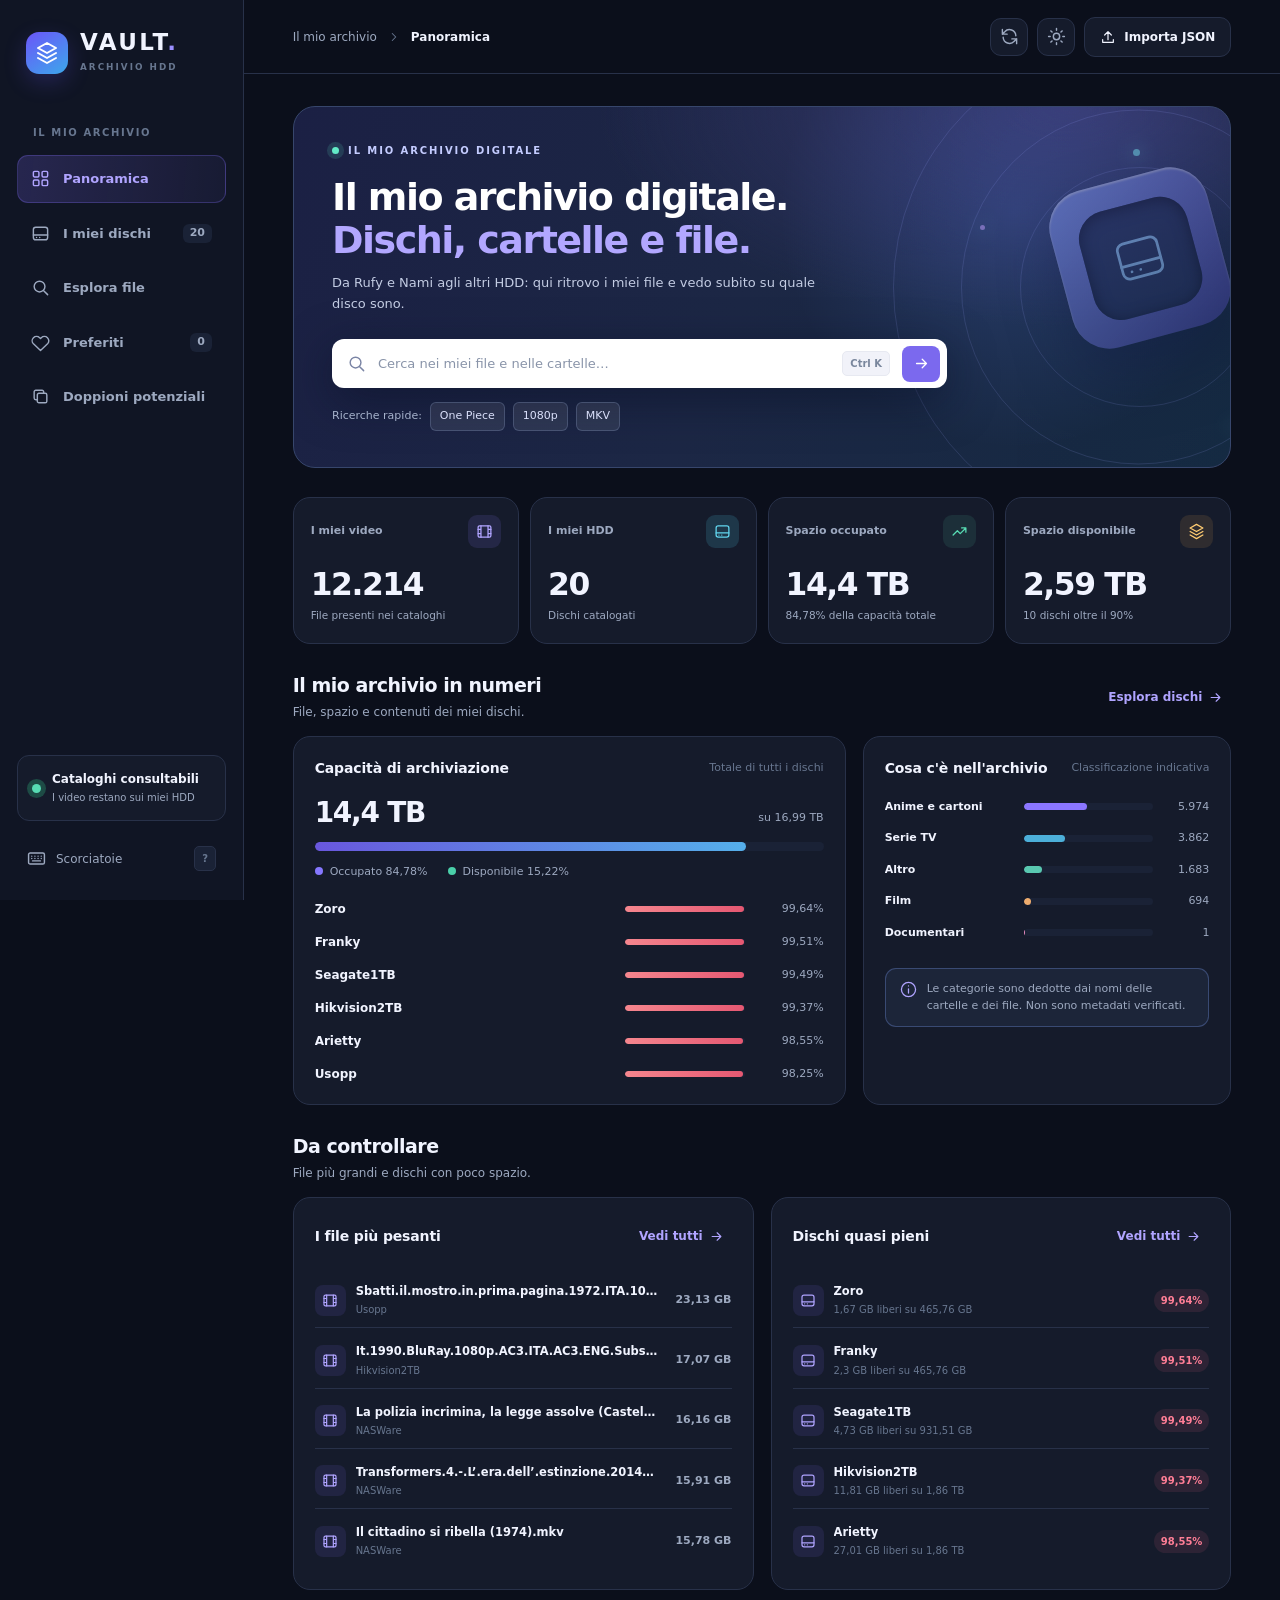
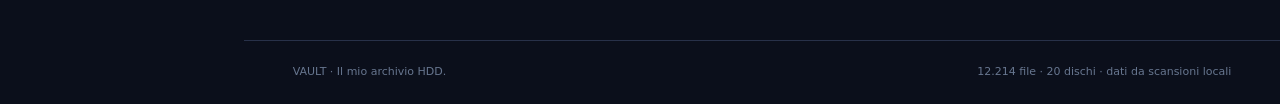
==== index.html @ 917012b4 "updates" ====
<!doctype html>
<html lang="it">
<head>
  <meta charset="utf-8">
  <meta name="viewport" content="width=device-width, initial-scale=1">
  <meta name="theme-color" content="#0b1020">
  <meta name="description" content="Il mio archivio personale dei file conservati sui miei hard disk.">
  <title>VAULT • Il mio archivio HDD</title>
  <link rel="icon" href="favicon.svg" type="image/svg+xml">
  <link rel="stylesheet" href="styles.css">
  <script defer src="app.js"></script>
</head>
<body>
<svg xmlns="http://www.w3.org/2000/svg" class="svg-icons" aria-hidden="true">
  <symbol id="ico-grid" viewBox="0 0 24 24"><rect x="3" y="3" width="7" height="7" rx="1.5"/><rect x="14" y="3" width="7" height="7" rx="1.5"/><rect x="3" y="14" width="7" height="7" rx="1.5"/><rect x="14" y="14" width="7" height="7" rx="1.5"/></symbol>
  <symbol id="ico-drive" viewBox="0 0 24 24"><rect x="3" y="4" width="18" height="16" rx="3"/><path d="M3 14h18M7 17h.01M11 17h.01"/></symbol>
  <symbol id="ico-search" viewBox="0 0 24 24"><circle cx="10.8" cy="10.8" r="6.8"/><path d="m16 16 5 5"/></symbol>
  <symbol id="ico-heart" viewBox="0 0 24 24"><path d="M20.8 5.9a5.5 5.5 0 0 0-7.8 0L12 7l-1.1-1.1A5.5 5.5 0 0 0 3.1 13.7L12 22l8.9-8.3a5.5 5.5 0 0 0-.1-7.8Z"/></symbol>
  <symbol id="ico-copy" viewBox="0 0 24 24"><rect x="8" y="8" width="12" height="12" rx="2"/><path d="M16 8V6a2 2 0 0 0-2-2H6a2 2 0 0 0-2 2v8a2 2 0 0 0 2 2h2"/></symbol>
  <symbol id="ico-sun" viewBox="0 0 24 24"><circle cx="12" cy="12" r="4"/><path d="M12 2v2m0 16v2M4.9 4.9l1.5 1.5m11.2 11.2 1.5 1.5M2 12h2m16 0h2M4.9 19.1l1.5-1.5M17.6 6.4l1.5-1.5"/></symbol>
  <symbol id="ico-moon" viewBox="0 0 24 24"><path d="M21 13a9 9 0 1 1-10-10 7 7 0 0 0 10 10Z"/></symbol>
  <symbol id="ico-folder" viewBox="0 0 24 24"><path d="M3 7a2 2 0 0 1 2-2h5l2 2h7a2 2 0 0 1 2 2v9a2 2 0 0 1-2 2H5a2 2 0 0 1-2-2Z"/></symbol>
  <symbol id="ico-film" viewBox="0 0 24 24"><rect x="3" y="4" width="18" height="16" rx="2"/><path d="M7 4v16M17 4v16M3 9h4m-4 6h4m10-6h4m-4 6h4"/></symbol>
  <symbol id="ico-trending" viewBox="0 0 24 24"><path d="m3 17 6-6 4 4 8-8M15 7h6v6"/></symbol>
  <symbol id="ico-alert" viewBox="0 0 24 24"><path d="M10 3 2 19a2 2 0 0 0 2 3h16a2 2 0 0 0 2-3L14 3a2 2 0 0 0-4 0Z"/><path d="M12 9v5m0 4h.01"/></symbol>
  <symbol id="ico-layers" viewBox="0 0 24 24"><path d="m12 2 9 5-9 5-9-5 9-5Zm-9 10 9 5 9-5M3 17l9 5 9-5"/></symbol>
  <symbol id="ico-download" viewBox="0 0 24 24"><path d="M12 3v12m-5-5 5 5 5-5M4 16v4h16v-4"/></symbol>
  <symbol id="ico-upload" viewBox="0 0 24 24"><path d="M12 16V4M7 9l5-5 5 5M4 16v4h16v-4"/></symbol>
  <symbol id="ico-refresh" viewBox="0 0 24 24"><path d="M20 11a8 8 0 0 0-14-5L3 9m0-6v6h6M4 13a8 8 0 0 0 14 5l3-3m0 6v-6h-6"/></symbol>
  <symbol id="ico-arrow" viewBox="0 0 24 24"><path d="M5 12h14m-6-6 6 6-6 6"/></symbol>
  <symbol id="ico-chevron" viewBox="0 0 24 24"><path d="m9 18 6-6-6-6"/></symbol>
  <symbol id="ico-x" viewBox="0 0 24 24"><path d="m5 5 14 14M19 5 5 19"/></symbol>
  <symbol id="ico-movie" viewBox="0 0 24 24"><rect x="3" y="6" width="18" height="14" rx="2"/><path d="m3 6 3-4m3 4 3-4m3 4 3-4m3 4 3-4"/><path d="m10 10 5 3-5 3Z"/></symbol>
  <symbol id="ico-info" viewBox="0 0 24 24"><circle cx="12" cy="12" r="10"/><path d="M12 11v6m0-10h.01"/></symbol>
  <symbol id="ico-check" viewBox="0 0 24 24"><path d="m4 12 5 5L20 6"/></symbol>
  <symbol id="ico-keyboard" viewBox="0 0 24 24"><rect x="2" y="5" width="20" height="14" rx="2"/><path d="M6 9h.01M10 9h.01M14 9h.01M18 9h.01M6 12h.01M10 12h.01M14 12h.01M18 12h.01M7 15h10"/></symbol>
</svg>
<div class="app-shell" id="appShell">
  <aside class="sidebar" id="sidebar" aria-label="Navigazione principale">
    <a class="brand" href="#overview" data-nav="overview" aria-label="Vault, panoramica">
      <span class="brand-mark"><svg class="icon"><use href="#ico-layers"/></svg></span>
      <span class="brand-type"><strong>VAULT<span class="brand-dot">.</span></strong><small>ARCHIVIO HDD</small></span>
    </a>
    <div class="sidebar-caption">IL MIO ARCHIVIO</div>
    <nav class="side-nav" aria-label="Sezioni">
      <button type="button" class="nav-link active" data-nav="overview"><svg class="icon"><use href="#ico-grid"/></svg><span>Panoramica</span></button>
      <button type="button" class="nav-link" data-nav="drives"><svg class="icon"><use href="#ico-drive"/></svg><span>I miei dischi</span><span class="nav-count" id="navDriveCount">—</span></button>
      <button type="button" class="nav-link" data-nav="search"><svg class="icon"><use href="#ico-search"/></svg><span>Esplora file</span></button>
      <button type="button" class="nav-link" data-nav="favorites"><svg class="icon"><use href="#ico-heart"/></svg><span>Preferiti</span><span class="nav-count" id="navFavCount">0</span></button>
      <button type="button" class="nav-link" data-nav="duplicates"><svg class="icon"><use href="#ico-copy"/></svg><span>Doppioni potenziali</span></button>
    </nav>
    <div class="sidebar-bottom">
      <div class="sidebar-note"><span class="privacy-dot"></span><span>Cataloghi consultabili<br><small>I video restano sui miei HDD</small></span></div>
      <button type="button" class="sidebar-help" id="shortcutsButton"><svg class="icon"><use href="#ico-keyboard"/></svg> Scorciatoie <kbd>?</kbd></button>
    </div>
  </aside>

  <div class="main-area">
    <header class="topbar">
      <div class="breadcrumb-top"><span class="crumb-app">Il mio archivio</span><svg class="icon"><use href="#ico-chevron"/></svg><strong id="crumbCurrent">Panoramica</strong></div>
      <div class="topbar-actions">
        <button class="icon-btn" id="refreshButton" type="button" title="Ricarica i JSON" aria-label="Ricarica i dati"><svg class="icon"><use href="#ico-refresh"/></svg></button>
        <button class="icon-btn" id="themeButton" type="button" title="Cambia tema" aria-label="Cambia tema"><svg class="icon"><use href="#ico-sun"/></svg></button>
        <button type="button" class="btn btn-soft header-import" id="importButton"><svg class="icon"><use href="#ico-upload"/></svg><span>Importa JSON</span></button>
        <input type="file" id="importInput" accept=".json,application/json" multiple hidden>
      </div>
    </header>

    <main id="main" tabindex="-1">
      <section class="hero">
        <div class="hero-glow"></div>
        <div class="hero-content">
          <span class="eyebrow"><span class="eyebrow-indicator"></span> IL MIO ARCHIVIO DIGITALE</span>
          <h1>Il mio archivio digitale.<br><span>Dischi, cartelle e file.</span></h1>
          <p>Da Rufy e Nami agli altri HDD: qui ritrovo i miei file e vedo subito su quale disco sono.</p>
          <div class="hero-search-wrap">
            <svg class="icon"><use href="#ico-search"/></svg>
            <input type="search" id="globalSearch" placeholder="Cerca nei miei file e nelle cartelle…" autocomplete="off" aria-label="Cerca nel catalogo">
            <kbd class="search-shortcut">Ctrl K</kbd>
            <button type="button" id="searchGo" class="search-action" aria-label="Cerca"><svg class="icon"><use href="#ico-arrow"/></svg></button>
          </div>
          <div class="hero-tags"><span>Ricerche rapide:</span><button type="button" data-suggest="One Piece">One Piece</button><button type="button" data-suggest="1080p">1080p</button><button type="button" data-suggest=".mkv">MKV</button></div>
        </div>
        <div class="hero-art" aria-hidden="true"><div class="art-ring art-ring-1"></div><div class="art-ring art-ring-2"></div><div class="art-ring art-ring-3"></div><div class="art-disc"><div class="art-disc-inner"><svg class="icon"><use href="#ico-drive"/></svg></div></div><div class="art-spark spark-a"></div><div class="art-spark spark-b"></div><div class="art-spark spark-c"></div></div>
      </section>

      <div class="status-message" id="statusMessage" role="status" aria-live="polite"><span class="spinner"></span> Caricamento cataloghi in corso…</div>
      <div class="load-errors" id="loadErrors" hidden></div>
      <div id="pageContent"></div>
    </main>
    <footer class="site-footer"><span>VAULT · Il mio archivio HDD.</span><span id="footerMeta">File e dischi censiti nelle mie scansioni</span></footer>
  </div>
</div>

<div class="toast-stack" id="toasts" aria-live="polite"></div>
<dialog id="shortcutsDialog" class="modal">
  <div class="modal-head"><div><span class="mini-label">GUIDA RAPIDA</span><h2>Scorciatoie</h2></div><button type="button" class="icon-btn" id="closeShortcuts" aria-label="Chiudi"><svg class="icon"><use href="#ico-x"/></svg></button></div>
  <div class="shortcut-row"><span>Cerca ovunque</span><div><kbd>Ctrl</kbd> + <kbd>K</kbd> oppure <kbd>/</kbd></div></div>
  <div class="shortcut-row"><span>Chiudi / annulla ricerca</span><div><kbd>Esc</kbd></div></div>
  <div class="shortcut-row"><span>Mostra questa finestra</span><div><kbd>?</kbd></div></div>
  <p class="muted-modal">Preferiti e tema restano salvati in questo browser. I JSON contengono l’elenco dei file, non i video. Se importo nuovi JSON, per renderli permanenti devo aggiornare il repository GitHub (oppure i file del sito locale).</p>
</dialog>
</body>
</html>
---- styles.css ----
:root{color-scheme:dark;--bg:#0b0f1b;--sidebar:#101524;--panel:#151b2b;--panel-2:#1a2236;--line:#283149;--text:#f1f4ff;--muted:#9da9c0;--faint:#67768f;--accent:#8b76ff;--accent-light:#b0a4ff;--cyan:#61d5ee;--green:#57dbb3;--yellow:#ffcb71;--red:#ff7e96;--shadow:0 20px 70px rgba(0,0,0,.16);--radius:17px;--soft-hover:#242e45;--overlay:rgba(6,10,20,.75)}
:root.light{color-scheme:light;--bg:#f5f7fd;--sidebar:#fff;--panel:#fff;--panel-2:#f1f3fc;--line:#e1e7f0;--text:#1e2940;--muted:#66758c;--faint:#8592a5;--accent:#6859df;--accent-light:#5e4ac8;--cyan:#127fae;--green:#138a73;--yellow:#ac751b;--red:#d63f5a;--shadow:0 16px 38px rgba(45,59,101,.06);--soft-hover:#eceffa;--overlay:rgba(29,35,51,.45)}
*{box-sizing:border-box}html{scroll-behavior:smooth}body{margin:0;background:var(--bg);color:var(--text);font-family:Inter,"Segoe UI",system-ui,-apple-system,BlinkMacSystemFont,sans-serif;line-height:1.5;font-size:14px}button,input,select{font:inherit}button{cursor:pointer}button:disabled{opacity:.5;cursor:default}a{color:inherit;text-decoration:none}button:focus-visible,a:focus-visible,input:focus-visible,select:focus-visible,dialog:focus-visible{outline:2px solid var(--cyan);outline-offset:3px}.svg-icons{position:absolute;width:0;height:0;overflow:hidden}.icon{width:19px;height:19px;stroke:currentColor;stroke-width:1.8;stroke-linecap:round;stroke-linejoin:round;fill:none;flex:none;vertical-align:middle}.app-shell{display:flex;min-height:100vh}.sidebar{width:244px;flex:none;background:var(--sidebar);border-right:1px solid var(--line);position:sticky;top:0;align-self:flex-start;height:100vh;display:flex;flex-direction:column;padding:31px 17px 19px;z-index:5}.brand{display:flex;align-items:center;gap:12px;padding:0 9px;margin-bottom:51px}.brand-mark{width:42px;height:42px;display:grid;place-items:center;border-radius:13px;color:white;background:linear-gradient(145deg,#6b55f9,#3ca8eb);box-shadow:0 8px 22px #6351e53f}.brand-mark .icon{width:24px;height:24px;stroke-width:2}.brand-type strong{display:block;letter-spacing:.105em;font-size:23px;font-weight:850;line-height:1}.brand-dot{color:#9b8fff}.brand-type small{display:block;font-size:8.8px;letter-spacing:.23em;color:var(--faint);font-weight:700;margin-top:7px}.sidebar-caption,.mini-label{color:var(--faint);font-size:10px;font-weight:750;letter-spacing:.16em}.sidebar-caption{padding-left:16px;margin-bottom:15px}.side-nav{display:grid;gap:7px}.nav-link{width:100%;display:flex;align-items:center;gap:13px;background:transparent;color:var(--muted);border:1px solid transparent;border-radius:11px;text-align:left;padding:13px 13px;font-weight:600;font-size:13px;transition:background .15s,color .15s}.nav-link:hover{color:var(--text);background:var(--soft-hover)}.nav-link.active{background:linear-gradient(95deg,rgba(132,111,255,.20),rgba(132,111,255,.07));color:var(--accent-light);border-color:rgba(132,111,255,.27)}.nav-link .icon{width:19px;height:19px}.nav-count{margin-left:auto;font-size:11px;font-weight:700;padding:1px 7px;border-radius:6px;background:var(--panel-2);color:var(--muted)}.sidebar-bottom{margin-top:auto}.sidebar-note{display:flex;align-items:center;gap:11px;background:var(--panel);border:1px solid var(--line);padding:14px;border-radius:12px;color:var(--text);font-size:12px;font-weight:650}.sidebar-note small{font-size:10px;color:var(--muted);font-weight:450}.privacy-dot{width:9px;height:9px;flex:none;border-radius:50%;background:var(--green);box-shadow:0 0 0 5px #37db9540}.sidebar-help{color:var(--muted);background:transparent;border:0;display:flex;align-items:center;gap:10px;width:100%;margin-top:15px;padding:10px;font-size:12px;text-align:left}.sidebar-help kbd{margin-left:auto}.main-area{min-width:0;flex:1;max-width:2000px}.topbar{height:74px;padding:0 clamp(23px,3.8vw,61px);border-bottom:1px solid var(--line);display:flex;align-items:center;justify-content:space-between;gap:16px;background:var(--bg)}.breadcrumb-top{display:flex;align-items:center;gap:10px;color:var(--muted);font-size:12px;white-space:nowrap}.breadcrumb-top strong{font-weight:650;color:var(--text)}.breadcrumb-top .icon{width:14px;height:14px;color:var(--faint)}.topbar-actions{display:flex;align-items:center;gap:9px}.icon-btn{display:inline-grid;place-items:center;flex:none;width:38px;height:38px;border-radius:11px;background:var(--panel);border:1px solid var(--line);color:var(--muted)}.icon-btn:hover{color:var(--text);background:var(--soft-hover)}.btn{display:inline-flex;align-items:center;gap:8px;justify-content:center;border-radius:11px;border:1px solid var(--line);font-weight:680;padding:10px 15px;font-size:12px;white-space:nowrap}.btn .icon{width:16px;height:16px}.btn-soft{background:var(--panel);color:var(--text)}.btn-soft:hover{background:var(--soft-hover)}.btn-primary{background:linear-gradient(135deg,#8574fa,#657fe9);color:#fff;border-color:transparent;box-shadow:0 5px 20px #7468ed40}.btn-primary:hover{filter:brightness(1.08)}main{padding:32px clamp(23px,3.8vw,61px) 50px;min-height:calc(100vh - 130px)}.site-footer{display:flex;justify-content:space-between;gap:15px;flex-wrap:wrap;border-top:1px solid var(--line);padding:23px clamp(23px,3.8vw,61px);font-size:11px;color:var(--faint)}
.hero{border:1px solid #37466c;min-height:310px;border-radius:22px;background:radial-gradient(ellipse at 83% 0%,#35366b 0%,transparent 43%),linear-gradient(115deg,#1b2044 0%,#1c2745 49%,#152a42 100%);padding:36px clamp(24px,3vw,46px);position:relative;overflow:hidden;color:#fff;margin-bottom:29px}.hero-glow{position:absolute;width:490px;height:490px;right:-30px;top:-140px;background:radial-gradient(circle,#608aff36 0%,transparent 68%)}.hero-content{position:relative;z-index:2;max-width:690px}.eyebrow{font-size:10px;letter-spacing:.19em;font-weight:800;color:#c4ccff;display:flex;align-items:center;gap:9px}.eyebrow-indicator{width:7px;height:7px;background:#62ebc7;border-radius:50%;box-shadow:0 0 0 5px #62ebc722}.hero h1{font-size:clamp(24px,3vw,38px);letter-spacing:-.04em;line-height:1.13;margin:18px 0 10px;font-weight:790}.hero h1 span{color:#b2a7ff}.hero p{color:#c3cce3;max-width:510px;margin:0 0 24px;font-size:13px;line-height:1.65}.hero-search-wrap{display:flex;align-items:center;gap:12px;background:white;border-radius:12px;padding:6px 7px 6px 15px;max-width:615px;color:#828da3;box-shadow:0 12px 45px #080d2480}.hero-search-wrap>.icon{color:#7b85a5}.hero-search-wrap input{min-width:0;flex:1;padding:9px 0;background:transparent;color:#18213a;border:0;outline:none;font-size:13px}.hero-search-wrap input::placeholder{color:#8994a9}.hero-search-wrap input::-webkit-search-cancel-button{cursor:pointer}.search-shortcut,kbd{display:inline-block;font-family:inherit;font-size:10px;font-weight:750;color:var(--faint);background:var(--panel-2);padding:4px 7px;border-radius:5px;border:1px solid var(--line)}.hero-search-wrap kbd{background:#f1f2f9;color:#7a879d;border-color:#e7e9f1}.search-action{background:#7b69ee;border:0;color:white;border-radius:8px;width:38px;height:36px;display:grid;place-items:center;flex:none}.search-action:hover{background:#6655d8}.search-action .icon{width:17px}.hero-tags{display:flex;align-items:center;gap:8px;margin-top:14px;font-size:11px;color:#a6b2cb;flex-wrap:wrap}.hero-tags button{border:1px solid #67769a73;color:#dbe1fb;background:#ffffff15;border-radius:6px;padding:5px 9px;font-size:11px}.hero-tags button:hover{background:#ffffff26}.hero-art{position:absolute;right:3%;top:0;width:340px;height:100%;pointer-events:none;opacity:.83}.art-disc{position:absolute;width:162px;height:162px;top:70px;right:69px;border-radius:38px;background:linear-gradient(145deg,#8399f5,#413d9d);box-shadow:0 30px 55px #0d113d91,inset 0 2px 2px #ffffff7b;transform:rotate(-15deg);display:grid;place-items:center}.art-disc-inner{width:111px;height:111px;display:grid;place-items:center;border-radius:28px;background:#202c59;box-shadow:inset 0 3px 15px #090c26}.art-disc-inner .icon{width:54px;height:54px;color:#94c8fe;stroke-width:1.2}.art-ring{position:absolute;border:1px solid #9ca7ff4d;border-radius:50%;right:0;top:50%;transform:translateY(-50%)}.art-ring-1{width:240px;height:240px;right:30px}.art-ring-2{width:355px;height:355px;right:-26px}.art-ring-3{width:495px;height:495px;right:-98px}.art-spark{position:absolute;border-radius:50%;background:#73ddec;box-shadow:0 0 17px #73ddec}.spark-a{width:7px;height:7px;top:42px;right:150px}.spark-b{width:5px;height:5px;bottom:38px;right:54px}.spark-c{width:5px;height:5px;top:118px;left:30px;background:#c3a0ff}.status-message{display:flex;align-items:center;gap:12px;color:var(--muted);border:1px solid var(--line);border-radius:12px;padding:16px;margin:0 0 22px;background:var(--panel)}.status-message[hidden],.load-errors[hidden]{display:none}.spinner{width:15px;height:15px;border:2px solid var(--line);border-top-color:var(--accent);border-radius:50%;animation:spin .7s linear infinite}@keyframes spin{to{transform:rotate(360deg)}}.load-errors{background:#ff7e960e;border:1px solid #ff7e9666;border-radius:12px;padding:14px 17px;margin:0 0 19px;color:var(--text);font-size:12px}.load-errors strong{color:var(--red)}
.section-head{display:flex;justify-content:space-between;align-items:center;gap:12px;margin:30px 0 15px}.section-head h2,.page-head h2{font-size:19px;letter-spacing:-.025em;line-height:1.2;margin:0;font-weight:750}.section-head p,.page-head p{color:var(--muted);font-size:12px;margin:6px 0 0}.page-head{display:flex;justify-content:space-between;gap:15px;align-items:center;margin:3px 0 24px}.page-head h2{font-size:26px}.section-actions{display:flex;align-items:center;gap:9px}.link-btn{border:0;background:none;color:var(--accent-light);font-weight:740;font-size:12px;display:inline-flex;align-items:center;gap:6px;padding:8px}.link-btn:hover{text-decoration:underline}.link-btn .icon{width:15px;height:15px}.stat-grid{display:grid;grid-template-columns:repeat(4,minmax(0,1fr));gap:15px}.stat-card{min-width:0;border-radius:var(--radius);padding:20px 20px 18px;background:var(--panel);border:1px solid var(--line);position:relative;overflow:hidden}.stat-header{display:flex;align-items:center;justify-content:space-between;gap:5px}.stat-title{font-size:11px;color:var(--muted);font-weight:650}.stat-icon{border-radius:9px;padding:8px;background:#8d76ff20;color:var(--accent-light);display:grid;place-items:center}.stat-icon .icon{width:17px;height:17px}.stat-icon.cyan{background:#50cef027;color:var(--cyan)}.stat-icon.green{background:#57dbb31a;color:var(--green)}.stat-icon.orange{background:#ffb4561c;color:var(--yellow)}.stat-value{font-size:clamp(22px,2.45vw,32px);font-weight:770;letter-spacing:-.045em;line-height:1.25;margin-top:17px;white-space:nowrap}.stat-sub{font-size:10.5px;color:var(--muted);margin-top:4px;min-height:18px}.stat-card.warn-card{border-color:#ffab6555}.stat-card.warn-card .stat-value{color:var(--yellow)}.dashboard-grid{display:grid;grid-template-columns:minmax(0,1.2fr) minmax(0,.8fr);gap:17px}.panel{background:var(--panel);border:1px solid var(--line);border-radius:var(--radius);min-width:0;padding:21px}.panel-head{display:flex;align-items:center;justify-content:space-between;gap:12px;margin-bottom:20px}.panel-head h3{font-size:14px;letter-spacing:-.01em;margin:0;font-weight:740}.panel-head small{font-size:11px;color:var(--faint)}.total-usage-top{display:flex;align-items:flex-end;justify-content:space-between;gap:13px;margin:0 0 15px}.total-usage-top strong{font-size:28px;letter-spacing:-.045em;line-height:1}.total-usage-top small{color:var(--muted);font-size:11px}.progress-track{height:9px;width:100%;background:var(--panel-2);border-radius:99px;overflow:hidden}.progress-fill{height:100%;border-radius:99px;background:linear-gradient(90deg,#6957dd,#55afea)}.progress-fill.warning{background:linear-gradient(90deg,#f7a653,#e46f87)}.progress-fill.danger{background:linear-gradient(90deg,#f5868e,#e55872)}.usage-legend{display:flex;gap:20px;margin:13px 0 20px;color:var(--muted);font-size:11px;flex-wrap:wrap}.legend-dot{display:inline-block;width:8px;height:8px;margin-right:7px;border-radius:50%;background:#8577ff}.legend-dot.free{background:#4acfa9}.mini-drive-list{display:grid;gap:15px}.mini-drive-row{display:grid;grid-template-columns:minmax(0,1fr) 120px 65px;gap:14px;align-items:center}.mini-drive-row button{border:0;padding:0;text-align:left;background:none;color:var(--text);overflow:hidden;text-overflow:ellipsis;white-space:nowrap;font-size:12px;font-weight:620}.mini-drive-row button:hover{color:var(--accent-light)}.mini-drive-row .progress-track{height:6px}.mini-drive-row .percent{font-size:11px;text-align:right;color:var(--muted);font-variant-numeric:tabular-nums}.category-list{display:grid;gap:15px}.category-row{display:grid;grid-template-columns:125px 1fr 42px;align-items:center;gap:14px;color:var(--muted);font-size:11px}.category-row strong{font-weight:650;color:var(--text);overflow:hidden;text-overflow:ellipsis;white-space:nowrap}.category-bar{height:7px;background:var(--panel-2);border-radius:30px;overflow:hidden}.category-bar span{display:block;height:100%;background:var(--accent);border-radius:30px}.category-row:nth-child(2) .category-bar span{background:#4cafd9}.category-row:nth-child(3) .category-bar span{background:#59c8b0}.category-row:nth-child(4) .category-bar span{background:#eeac6e}.category-row:nth-child(5) .category-bar span{background:#e58ac0}.category-row:nth-child(6) .category-bar span{background:#8796b2}.category-row .number{text-align:right;font-variant-numeric:tabular-nums}.overview-bottom{display:grid;grid-template-columns:1fr 1fr;gap:17px}.simple-list{display:grid;gap:5px}.simple-list-item{display:flex;align-items:center;justify-content:space-between;gap:12px;padding:10px 0;border-bottom:1px solid var(--line)}.simple-list-item:last-child{border-bottom:0}.simple-item-left{min-width:0;display:flex;align-items:center;gap:10px}.simple-file-icon{border-radius:8px;width:31px;height:31px;display:grid;place-items:center;color:var(--accent-light);background:#8770ff1c;flex:none}.simple-file-icon .icon{width:16px}.simple-item-text{min-width:0}.simple-item-text strong{display:block;white-space:nowrap;overflow:hidden;text-overflow:ellipsis;max-width:100%;font-size:11.5px}.simple-item-text span{display:block;font-size:10px;color:var(--faint);margin-top:2px}.simple-list-item .size{font-size:11px;color:var(--muted);white-space:nowrap}.small-pill{border-radius:30px;padding:4px 7px;font-size:10px;font-weight:680;white-space:nowrap}.small-pill.danger{background:#ff6c861a;color:var(--red)}.small-pill.warning{background:#ffc66c1b;color:var(--yellow)}.small-pill.good{background:#4dd6a91a;color:var(--green)}.small-pill.neutral{background:var(--panel-2);color:var(--muted)}
.drive-toolbar,.filter-panel{display:flex;flex-wrap:wrap;align-items:center;gap:11px;margin-bottom:20px}.input-select,.filter-input{background:var(--panel);border:1px solid var(--line);border-radius:10px;color:var(--text);min-width:0;padding:10px 12px;font-size:12px;height:40px}.input-select{max-width:100%;min-width:146px;appearance:none;padding-right:30px;background-image:url('data:image/svg+xml,%3Csvg xmlns="http://www.w3.org/2000/svg" fill="none" stroke="%239da9c0" stroke-width="2" viewBox="0 0 24 24"%3E%3Cpath d="m6 9 6 6 6-6"/%3E%3C/svg%3E');background-size:15px;background-repeat:no-repeat;background-position:right 9px center}.input-select option{background:var(--panel);color:var(--text)}.toolbar-label{font-size:12px;color:var(--muted)}.drive-grid{display:grid;grid-template-columns:repeat(3,minmax(0,1fr));gap:15px}.drive-card{background:var(--panel);border:1px solid var(--line);border-radius:var(--radius);padding:18px;text-align:left;color:var(--text);min-width:0;transition:transform .2s,border-color .2s,background .2s;display:flex;flex-direction:column;gap:14px}.drive-card:hover{transform:translateY(-3px);border-color:var(--accent);background:var(--panel-2)}.drive-card.selected{border-color:var(--accent);box-shadow:0 0 0 1px var(--accent)}.drive-card-top{display:flex;align-items:center;gap:11px}.drive-glyph{width:45px;height:45px;border:1px solid #8874fd40;display:grid;place-items:center;border-radius:12px;background:#8570ff1c;color:var(--accent-light);flex:none}.drive-glyph .icon{width:24px;height:24px}.drive-name-group{min-width:0;flex:1}.drive-name-group strong{display:block;overflow:hidden;text-overflow:ellipsis;white-space:nowrap;font-size:14px}.drive-name-group small{display:block;color:var(--faint);font-size:10px;margin-top:2px}.drive-status{font-size:10px;color:var(--muted);display:flex;align-items:center;gap:6px}.drive-status span{width:6px;height:6px;border-radius:50%;background:var(--green)}.drive-status.warn span{background:var(--yellow)}.drive-status.danger span{background:var(--red)}.drive-capacity{display:flex;align-items:baseline;gap:6px}.drive-capacity strong{font-size:20px;letter-spacing:-.05em}.drive-capacity span{color:var(--muted);font-size:11px}.drive-card .progress-track{height:7px}.drive-card-foot{display:flex;justify-content:space-between;align-items:center;gap:12px;color:var(--muted);font-size:11px}.drive-card-foot .open{color:var(--accent-light);display:flex;align-items:center;gap:4px;font-weight:720}.drive-card-foot .open .icon{width:13px;height:13px}.drive-inspector{margin-bottom:26px;border:1px solid var(--accent);border-radius:var(--radius);background:var(--panel);overflow:hidden;box-shadow:var(--shadow)}.inspector-top{background:linear-gradient(110deg,#665ad121,#45aec31a);padding:20px;display:flex;justify-content:space-between;gap:12px;align-items:center;border-bottom:1px solid var(--line)}.inspector-info{min-width:0}.inspector-info h3{font-size:19px;margin:0}.inspector-info p{font-size:11px;color:var(--muted);margin:3px 0 0}.inspector-action{display:flex;gap:7px;align-items:center;flex-wrap:wrap}.folder-toolbar{padding:14px 19px;border-bottom:1px solid var(--line);display:flex;align-items:center;flex-wrap:wrap;gap:6px;min-height:55px}.breadcrumb-button{padding:5px 7px;border:0;background:none;color:var(--muted);border-radius:6px;font-weight:600;font-size:11px;max-width:240px;white-space:nowrap;overflow:hidden;text-overflow:ellipsis}.breadcrumb-button.current{color:var(--accent-light)}.breadcrumb-button:hover{background:var(--soft-hover)}.breadcrumb-separator{font-size:14px;color:var(--faint)}.folder-content{padding:10px 17px 16px}.folder-table-row{display:flex;gap:13px;align-items:center;border-bottom:1px solid var(--line);padding:12px 7px;min-height:50px}.folder-table-row:last-child{border:0}.folder-glyph{flex:none;color:var(--accent-light);width:34px;height:34px;border-radius:8px;background:#8b77fd19;display:grid;place-items:center}.folder-glyph.file-glyph{color:var(--cyan);background:#46caec18}.folder-glyph .icon{width:17px}.folder-entry-button{color:var(--text);flex:1;min-width:0;text-align:left;overflow-wrap:anywhere;border:0;background:none;padding:0;font-size:12px;font-weight:600}.folder-entry-button:hover{color:var(--accent-light)}.folder-meta{font-size:10px;color:var(--muted);white-space:nowrap}.folder-actions{display:flex;align-items:center;gap:6px}.folder-actions button,.file-actions button{display:grid;place-items:center;border:1px solid transparent;color:var(--muted);border-radius:8px;background:transparent;width:32px;height:32px;flex:none}.folder-actions button:hover,.file-actions button:hover{border-color:var(--line);color:var(--text);background:var(--soft-hover)}.folder-actions button .icon,.file-actions button .icon{width:16px;height:16px}.folder-actions button.is-fav,.file-actions button.is-fav{color:var(--red)}.folder-actions button.is-fav .icon,.file-actions button.is-fav .icon{fill:currentColor}.load-more{display:block;width:100%;margin:16px auto 0;border:1px solid var(--line);background:var(--panel-2);color:var(--text);border-radius:10px;padding:11px;font-weight:650;font-size:12px}.load-more:hover{border-color:var(--accent)}
.filter-panel{background:var(--panel);padding:14px;border:1px solid var(--line);border-radius:14px}.filter-panel .input-select{flex:1;min-width:132px;background-color:var(--panel-2)}.filter-summary{display:flex;align-items:center;justify-content:space-between;gap:10px;flex-wrap:wrap;margin:8px 0 18px;color:var(--muted);font-size:12px}.filter-summary strong{color:var(--text)}.filter-summary-right{display:flex;align-items:center;gap:8px}.active-scope{background:#8172ec22;color:var(--accent-light);border:1px solid #8977ea65;padding:5px 8px;border-radius:8px;display:inline-flex;gap:7px;align-items:center;font-weight:650;font-size:11px}.active-scope button{border:0;background:none;color:inherit;font-size:16px;line-height:1;padding:0 2px}.file-results{display:grid;gap:9px}.file-card{display:flex;align-items:flex-start;gap:13px;background:var(--panel);border:1px solid var(--line);padding:15px;border-radius:12px;min-width:0}.file-card:hover{border-color:#736be077}.file-icon-box{width:42px;height:42px;background:#8b78fd1a;color:var(--accent-light);flex:none;display:grid;place-items:center;border-radius:10px}.file-icon-box .icon{width:21px;height:21px}.file-main{min-width:0;flex:1}.file-main strong{font-size:12.5px;line-height:1.5;overflow-wrap:anywhere;font-weight:675;display:block}.file-main mark{color:inherit;background:#826bff73;border-radius:3px;padding:0 1px}.file-meta-line{display:flex;align-items:center;gap:8px;flex-wrap:wrap;margin-top:7px;color:var(--muted);font-size:10.5px}.file-disk-badge{border:1px solid #9a86ff3c;border-radius:6px;background:#7d6af21b;color:var(--accent-light);padding:2px 6px;font-weight:740}.file-path{font-size:10.5px;color:var(--faint);margin-top:8px;overflow-wrap:anywhere}.file-actions{display:flex;gap:3px}.file-actions button{background:var(--panel-2)}.file-actions button:hover{border-color:var(--accent)}.empty-state{background:var(--panel);border:1px dashed var(--line);border-radius:16px;padding:45px 20px;text-align:center;color:var(--muted)}.empty-state .icon{width:35px;height:35px;color:var(--accent-light);margin-bottom:10px}.empty-state h3{font-size:16px;color:var(--text);margin:2px 0 6px}.empty-state p{font-size:12px;max-width:470px;margin:0 auto 18px}.duplicate-group{background:var(--panel);border:1px solid var(--line);border-radius:14px;margin:0 0 13px;overflow:hidden}.duplicate-header{padding:16px 18px;border-bottom:1px solid var(--line);display:flex;align-items:center;justify-content:space-between;gap:15px}.duplicate-header strong{font-size:12px;overflow-wrap:anywhere}.duplicate-files{padding:8px 18px}.duplicate-files .file-card{background:transparent;border:0;padding:10px 0;border-bottom:1px solid var(--line);border-radius:0}.duplicate-files .file-card:last-child{border-bottom:0}.info-banner{display:flex;align-items:flex-start;gap:10px;background:#83a4ff12;border:1px solid #83a4ff4a;padding:12px 14px;border-radius:11px;color:var(--muted);margin:0 0 20px;font-size:11px}.info-banner .icon{color:var(--accent-light);width:17px;height:17px}.info-banner strong{color:var(--text)}.toast-stack{position:fixed;right:20px;bottom:20px;z-index:40;display:grid;gap:9px;max-width:380px;width:min(380px,calc(100vw - 40px));pointer-events:none}.toast{display:flex;align-items:center;gap:10px;background:var(--panel-2);border:1px solid var(--line);border-radius:11px;padding:12px 15px;box-shadow:var(--shadow);color:var(--text);font-size:12px;pointer-events:auto;animation:toast-in .25s ease-out}.toast .icon{color:var(--green);width:17px;height:17px}.toast.error .icon{color:var(--red)}@keyframes toast-in{from{opacity:0;transform:translateY(8px)}to{opacity:1;transform:translateY(0)}}.modal{width:min(460px,calc(100vw - 30px));max-width:460px;background:var(--panel);border:1px solid var(--line);border-radius:18px;color:var(--text);padding:26px;box-shadow:var(--shadow)}.modal::backdrop{background:var(--overlay);backdrop-filter:blur(5px)}.modal-head{display:flex;justify-content:space-between;gap:12px;align-items:flex-start;margin-bottom:16px}.modal-head h2{font-size:22px;margin:5px 0 0}.shortcut-row{display:flex;justify-content:space-between;align-items:center;gap:16px;padding:13px 0;border-bottom:1px solid var(--line);font-size:12px}.shortcut-row>div{white-space:nowrap}.muted-modal{font-size:11px;color:var(--muted);margin:20px 0 0;line-height:1.7}.warning-text{color:var(--yellow)}.results-toolbar-button{margin-left:auto}.visible-count{font-variant-numeric:tabular-nums}
@media(max-width:1350px){.drive-grid{grid-template-columns:repeat(2,minmax(0,1fr))}.hero-art{right:-60px;opacity:.5}.hero-content{max-width:665px}.stat-card{padding:17px}.stat-grid{gap:11px}}@media(max-width:1030px){.sidebar{width:200px}.brand{margin-bottom:38px}.brand-type strong{font-size:20px}.sidebar-note{padding:10px}.stat-grid{grid-template-columns:repeat(2,minmax(0,1fr))}.dashboard-grid{grid-template-columns:1fr}.hero-art{right:-120px;opacity:.3}.hero-content{max-width:100%}}@media(max-width:760px){.app-shell{display:block}.sidebar{height:auto;width:100%;position:sticky;top:0;padding:8px 12px;display:flex;flex-direction:row;align-items:center;gap:10px;overflow-x:auto;scrollbar-width:none}.sidebar::-webkit-scrollbar{display:none}.brand{padding:0;gap:7px;margin:0;flex:none}.brand-mark{width:34px;height:34px;border-radius:9px}.brand-mark .icon{width:19px;height:19px}.brand-type strong{font-size:17px}.brand-type small{display:none}.sidebar-caption,.sidebar-bottom{display:none}.side-nav{display:flex;gap:4px;flex:1;justify-content:flex-end;min-width:max-content}.nav-link{width:auto;padding:8px 9px;gap:6px;font-size:11px;white-space:nowrap}.nav-link .icon{width:17px;height:17px}.nav-count{display:none}.topbar{height:60px;padding:0 17px}.topbar-actions{gap:6px}.topbar .header-import{padding:9px}.topbar .header-import span{display:none}.topbar .icon-btn{height:34px;width:34px}.crumb-app{display:none}main{padding:17px 16px 38px}.site-footer{padding:20px 16px}.hero{padding:27px 22px;min-height:278px;margin-bottom:20px}.hero-art{display:none}.hero h1{font-size:clamp(25px,5.2vw,34px)}.hero p{font-size:12px}.search-shortcut{display:none}.stat-grid{gap:11px}.stat-value{font-size:25px}.stat-card{padding:14px}.stat-icon{padding:6px}.stat-sub{font-size:9.5px}.drive-grid{grid-template-columns:repeat(2,minmax(0,1fr))}.overview-bottom{grid-template-columns:1fr}.page-head h2{font-size:22px}}@media(max-width:520px){.nav-link{font-size:0;gap:0;padding:10px 11px}.nav-link .icon{width:20px;height:20px}.sidebar{justify-content:space-between}.sidebar .brand{margin-right:10px}.hero{border-radius:17px;padding:23px 17px;min-height:auto}.hero h1{font-size:25px}.eyebrow{font-size:8.8px}.hero-search-wrap{gap:7px;padding:5px 5px 5px 11px}.hero-search-wrap input{font-size:12px}.hero-search-wrap>.icon{width:16px;height:16px}.search-action{width:34px;height:33px}.stat-grid{grid-template-columns:repeat(2,minmax(0,1fr))}.stat-card{padding:13px}.stat-value{font-size:21px;margin-top:15px}.stat-title{font-size:10px}.stat-sub{font-size:9.2px}.stat-icon .icon{width:14px;height:14px}.section-head h2{font-size:16px}.section-head p{font-size:11px}.drive-grid{grid-template-columns:1fr}.drive-toolbar{align-items:stretch}.drive-toolbar .input-select{flex:1}.panel{padding:16px}.mini-drive-row{grid-template-columns:minmax(0,1fr) 70px 42px;gap:8px}.category-row{grid-template-columns:88px 1fr 34px;gap:8px}.file-card{padding:12px;gap:10px}.file-icon-box{width:35px;height:35px}.file-icon-box .icon{width:18px;height:18px}.file-actions{flex-direction:column}.file-actions button{width:29px;height:29px}.page-head{align-items:flex-start}.page-head h2{font-size:20px}.filter-panel .input-select{min-width:calc(50% - 6px)}.inspector-top{flex-direction:column;align-items:stretch}.folder-meta{display:none}.folder-table-row{gap:8px}.site-footer{font-size:10px}}
@media(prefers-reduced-motion:reduce){html{scroll-behavior:auto}*,*:before,*:after{transition:none!important;animation:none!important}}
/* Contenimento dei nomi file molto lunghi: evita scroll orizzontale su mobile e desktop. */
.simple-list-item{min-width:0;max-width:100%;overflow:hidden}
.simple-item-left{flex:1 1 0;min-width:0;max-width:100%;overflow:hidden}
.simple-item-text{flex:1 1 0;min-width:0;max-width:100%;overflow:hidden}
.simple-item-text strong,.simple-item-text span{overflow:hidden;text-overflow:ellipsis;white-space:nowrap;max-width:100%}
.simple-list-item .size{flex:none;margin-left:6px}
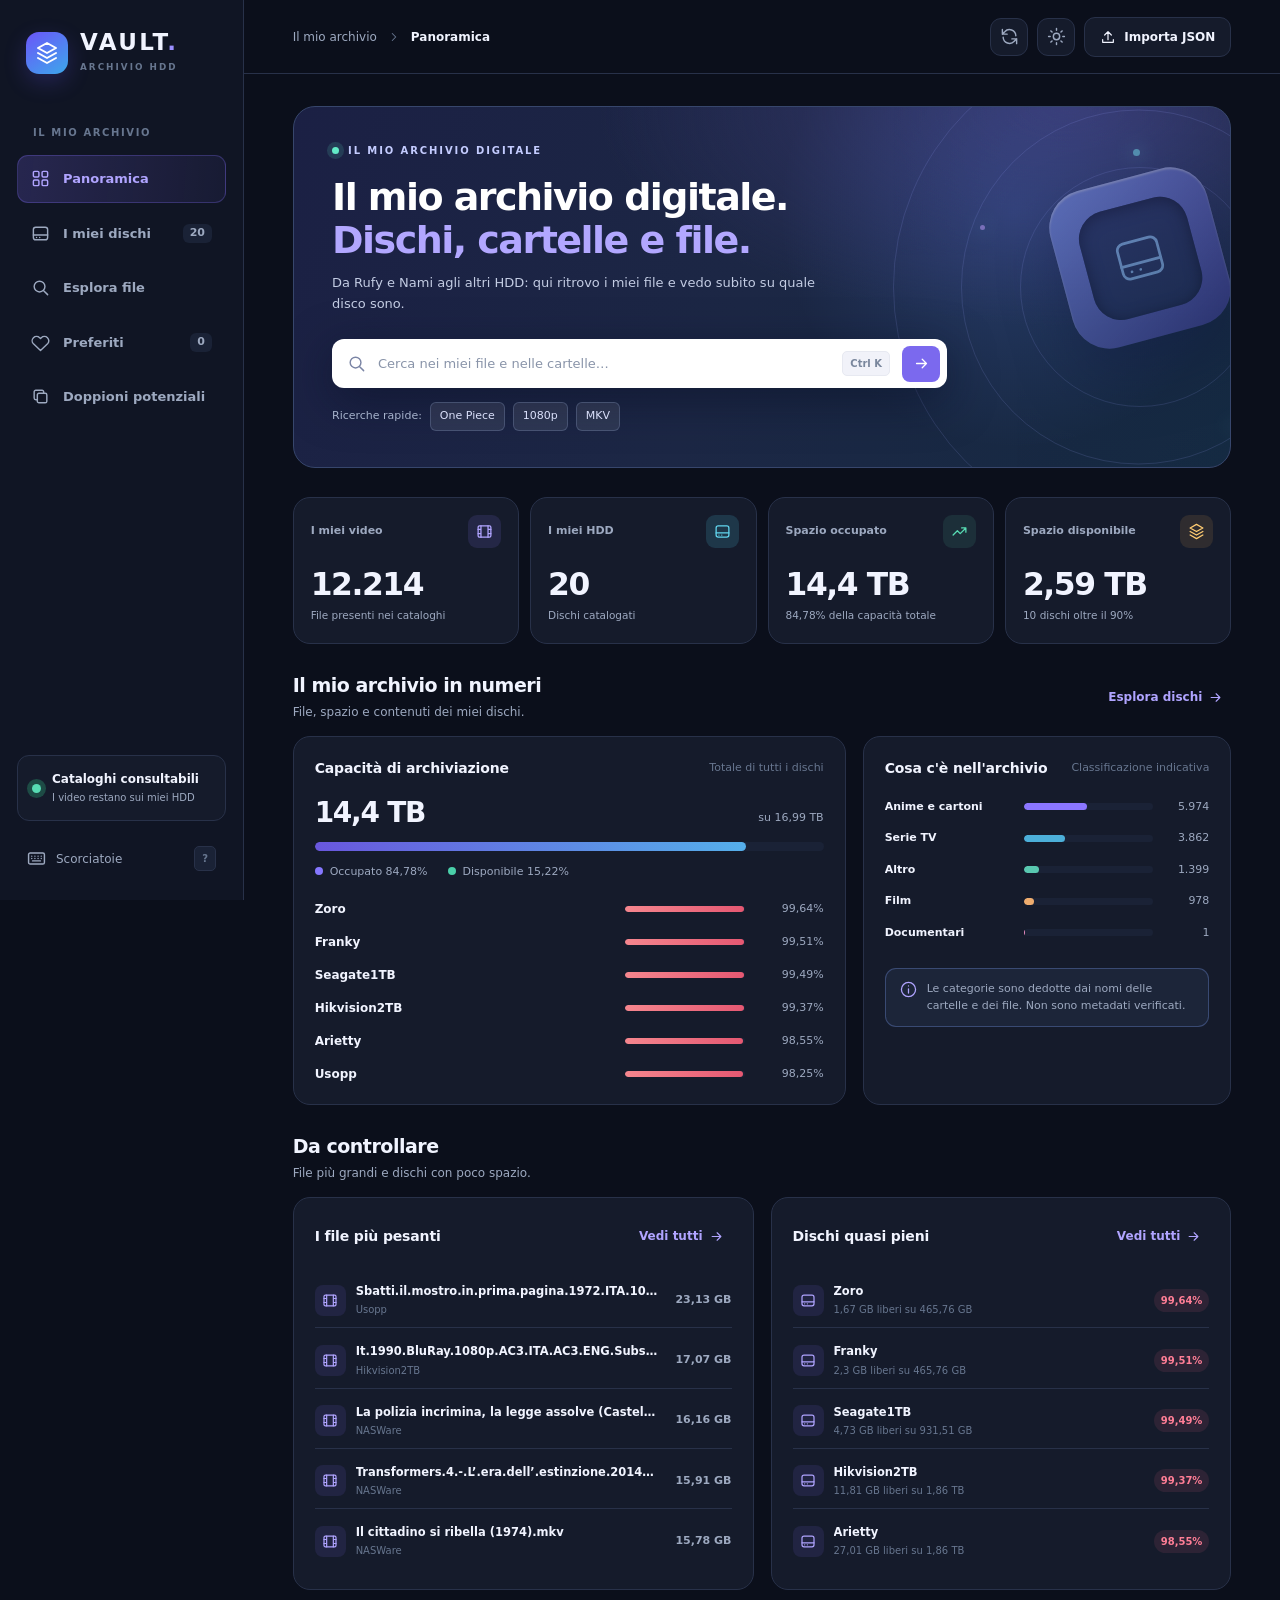
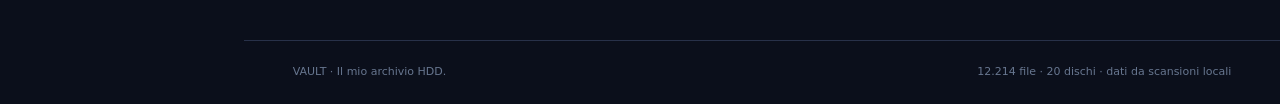
==== commit cac67f47: "updates" ====
--- a/index.html
+++ b/index.html
@@ -100,5 +100,16 @@
   <div class="shortcut-row"><span>Mostra questa finestra</span><div><kbd>?</kbd></div></div>
   <p class="muted-modal">Preferiti e tema restano salvati in questo browser. I JSON contengono l’elenco dei file, non i video. Se importo nuovi JSON, per renderli permanenti devo aggiornare il repository GitHub (oppure i file del sito locale).</p>
 </dialog>
+<input type="file" id="metaImportInput" accept=".json,application/json" hidden>
+<dialog class="modal meta-dialog" id="metadataDialog" aria-label="Modifica genere e anno">
+  <div class="modal-head"><div><span class="mini-label">LA MIA COLLEZIONE</span><h2>Modifica scheda</h2></div><button type="button" class="icon-btn" id="metaCancel" aria-label="Chiudi"><svg class="icon"><use href="#ico-x"/></svg></button></div>
+  <p class="meta-file-name" id="metaFilename"></p><p class="meta-file-disk" id="metaDisk"></p>
+  <input type="hidden" id="metaFileId">
+  <label class="meta-label" for="metaYear">Anno di uscita</label><input id="metaYear" type="number" min="1900" max="2026" step="1" placeholder="Es. 1987" class="filter-input meta-year">
+  <div class="meta-label">Genere (puoi sceglierne più di uno)</div><div class="meta-genres" id="metaGenreList"></div>
+  <label class="meta-copy-option"><input type="checkbox" id="metaAllCopies"> Applica anche alle copie con nome file identico</label>
+  <div class="meta-dialog-actions"><button type="button" class="btn btn-soft" id="metaReset">Ripristina</button><button type="button" class="btn btn-primary" id="metaSave">Salva scheda</button></div>
+  <p class="muted-modal">Le modifiche restano in questo browser. Per renderle disponibili anche da altri dispositivi, usa <strong>Esporta schede JSON</strong> e pubblica il file nella cartella <code>data/</code> su GitHub.</p>
+</dialog>
 </body>
 </html>
--- a/styles.css
+++ b/styles.css
@@ -13,3 +13,25 @@
 .simple-item-text{flex:1 1 0;min-width:0;max-width:100%;overflow:hidden}
 .simple-item-text strong,.simple-item-text span{overflow:hidden;text-overflow:ellipsis;white-space:nowrap;max-width:100%}
 .simple-list-item .size{flex:none;margin-left:6px}
+
+/* VAULT 2.1: filtri aggiuntivi e editor metadati, nel design originale */
+.metadata-toolbar{display:flex;align-items:center;justify-content:space-between;gap:12px;flex-wrap:wrap;margin:-6px 0 20px;font-size:11px;color:var(--muted)}
+.metadata-toolbar>span:first-child{display:flex;align-items:center;gap:8px;flex-wrap:wrap}
+.metadata-toolbar .icon{width:15px;height:15px;flex:none;color:var(--accent-light)}
+.metadata-toolbar strong{color:var(--text)}
+.metadata-actions{display:flex;gap:7px;flex-wrap:wrap}
+.metadata-actions .btn{font-size:11px;padding:8px 10px}
+.file-detail-badge,.genre-badge{display:inline-block;padding:2px 6px;border-radius:5px;background:var(--panel-2);border:1px solid var(--line);color:var(--muted);font-size:10px}
+.genre-badge{color:var(--accent-light);border-color:#9a86ff47;background:#7d6af219}
+.meta-dialog{width:min(610px,calc(100vw - 26px));max-width:610px;max-height:87vh;overflow-y:auto}
+.meta-file-name{font-size:12px;font-weight:700;overflow-wrap:anywhere;line-height:1.6;margin:0}
+.meta-file-disk{font-size:11px;color:var(--muted);margin:2px 0 16px}
+.meta-label{display:block;font-size:12px;font-weight:700;margin:18px 0 8px}
+.meta-year{width:155px;max-width:100%;background:var(--panel-2)}
+.meta-genres{display:grid;grid-template-columns:repeat(3,minmax(0,1fr));gap:8px}
+.meta-option{display:flex;align-items:center;gap:7px;background:var(--panel-2);border:1px solid var(--line);padding:9px 8px;border-radius:9px;font-size:11px;cursor:pointer;min-width:0}
+.meta-option span{overflow-wrap:anywhere}
+.meta-option input,.meta-copy-option input{accent-color:var(--accent)}
+.meta-copy-option{display:flex;gap:8px;align-items:start;margin:18px 0;color:var(--muted);font-size:11px;line-height:1.6}
+.meta-dialog-actions{display:flex;gap:10px;justify-content:flex-end}
+@media(max-width:520px){.meta-genres{grid-template-columns:repeat(2,minmax(0,1fr))}.metadata-toolbar{align-items:stretch}.metadata-actions{width:100%}.metadata-actions .btn{flex:1}.filter-panel .input-select{min-width:calc(50% - 6px)}}
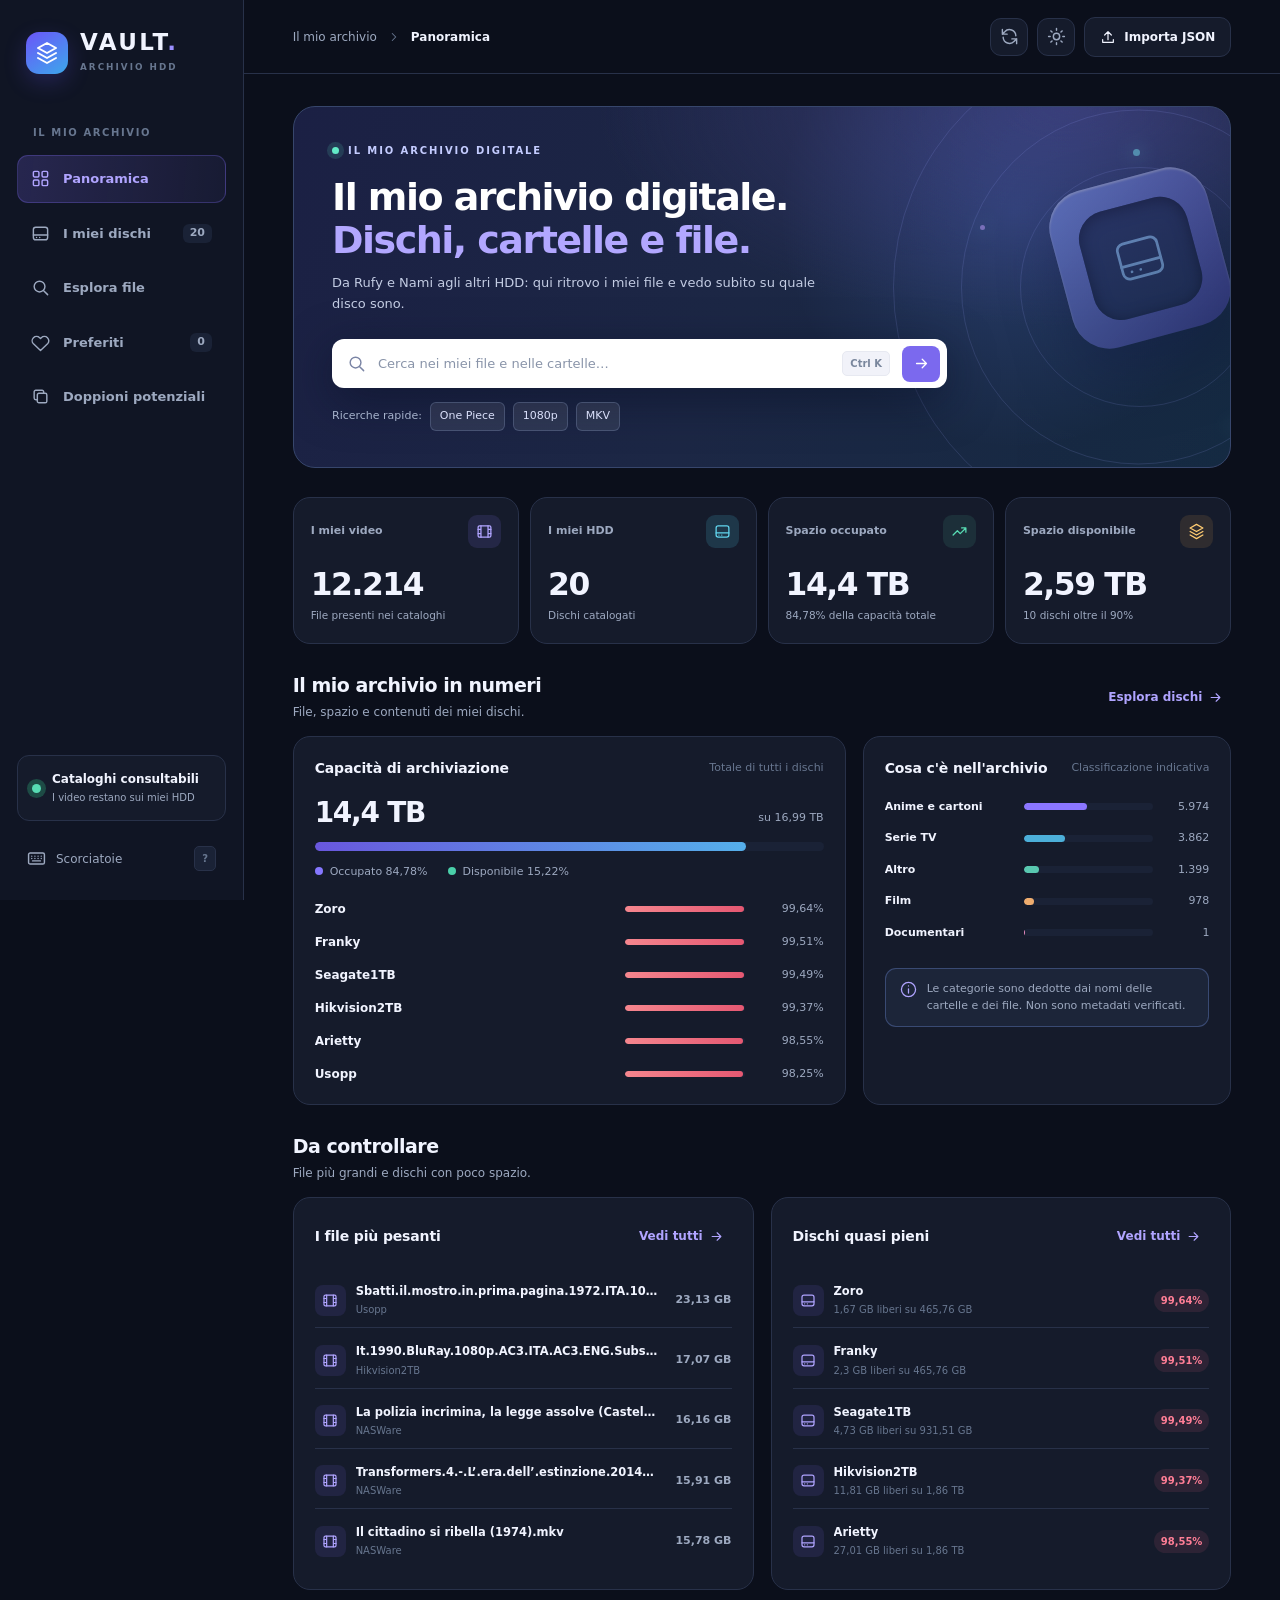
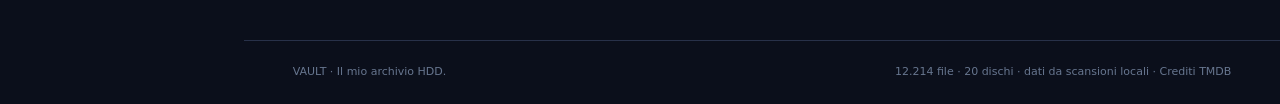
==== commit ffa8de89: "BIG UPDATES V2" ====
--- a/index.html
+++ b/index.html
@@ -88,7 +88,7 @@
       <div class="load-errors" id="loadErrors" hidden></div>
       <div id="pageContent"></div>
     </main>
-    <footer class="site-footer"><span>VAULT · Il mio archivio HDD.</span><span id="footerMeta">File e dischi censiti nelle mie scansioni</span></footer>
+    <footer class="site-footer"><span>VAULT · Il mio archivio HDD.</span><span><span id="footerMeta">File e dischi censiti nelle mie scansioni</span> · <a href="https://www.themoviedb.org" target="_blank" rel="noopener noreferrer" title="Fonte dei dati dei film: TMDB. Crediti completi nella finestra Scorciatoie.">Crediti TMDB</a></span></footer>
   </div>
 </div>
 
@@ -98,6 +98,7 @@
   <div class="shortcut-row"><span>Cerca ovunque</span><div><kbd>Ctrl</kbd> + <kbd>K</kbd> oppure <kbd>/</kbd></div></div>
   <div class="shortcut-row"><span>Chiudi / annulla ricerca</span><div><kbd>Esc</kbd></div></div>
   <div class="shortcut-row"><span>Mostra questa finestra</span><div><kbd>?</kbd></div></div>
+  <p class="muted-modal"><a href="https://www.themoviedb.org" target="_blank" rel="noopener noreferrer" aria-label="TMDB - The Movie Database"><img src="https://www.themoviedb.org/assets/2/v4/logos/v2/blue_square_2-d537fb228cf3ded904ef09b136fe3fec72548ebc1fea3fbbd1ad9e36364db38b.svg" alt="TMDB" width="58" height="42" style="vertical-align:middle;margin-right:8px"></a> Questo sito utilizza TMDB e le sue API ma non è approvato, certificato o altrimenti sostenuto da TMDB. <a href="https://www.themoviedb.org" target="_blank" rel="noopener noreferrer">Crediti TMDB</a>.</p>
   <p class="muted-modal">Preferiti e tema restano salvati in questo browser. I JSON contengono l’elenco dei file, non i video. Se importo nuovi JSON, per renderli permanenti devo aggiornare il repository GitHub (oppure i file del sito locale).</p>
 </dialog>
 <input type="file" id="metaImportInput" accept=".json,application/json" hidden>
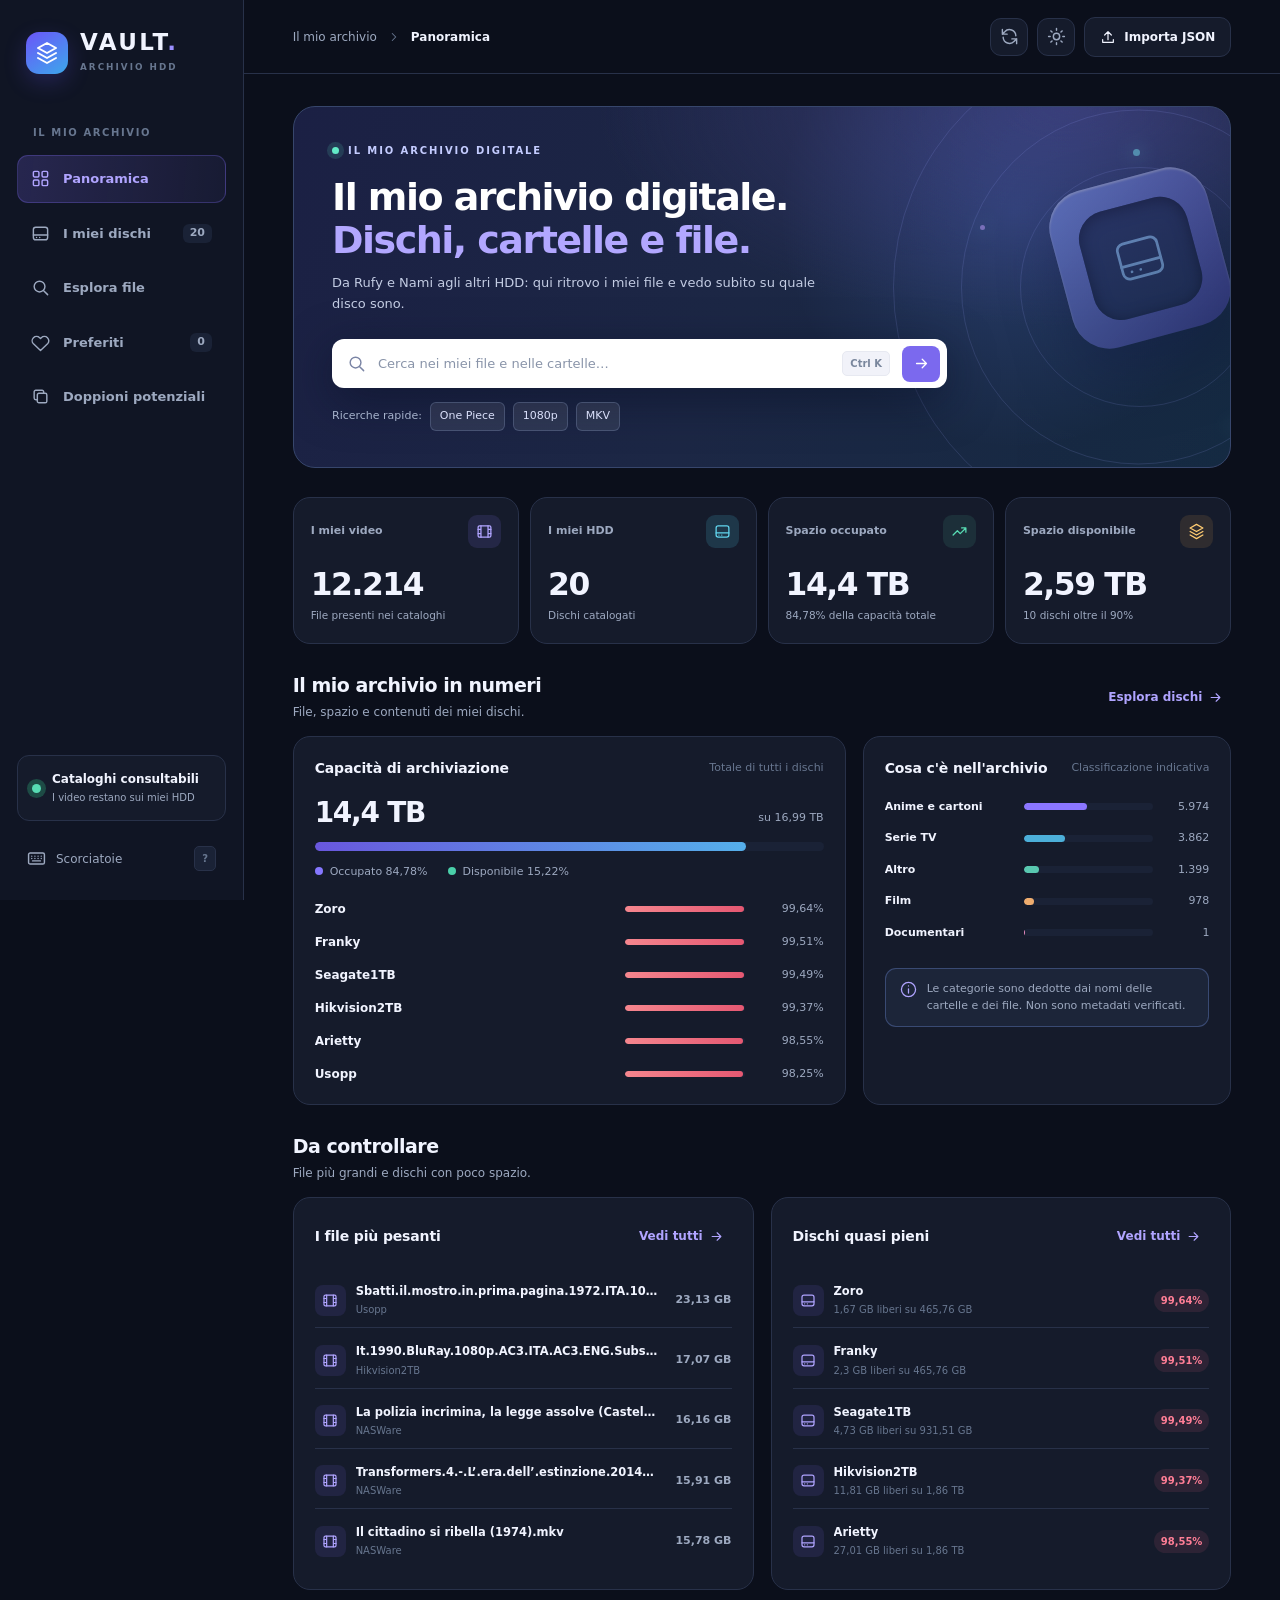
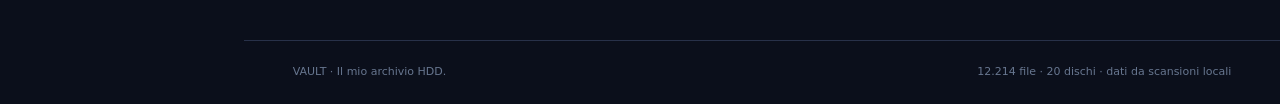
==== commit c0a672ca: "changes" ====
--- a/index.html
+++ b/index.html
@@ -88,7 +88,7 @@
       <div class="load-errors" id="loadErrors" hidden></div>
       <div id="pageContent"></div>
     </main>
-    <footer class="site-footer"><span>VAULT · Il mio archivio HDD.</span><span><span id="footerMeta">File e dischi censiti nelle mie scansioni</span> · <a href="https://www.themoviedb.org" target="_blank" rel="noopener noreferrer" title="Fonte dei dati dei film: TMDB. Crediti completi nella finestra Scorciatoie.">Crediti TMDB</a></span></footer>
+    <footer class="site-footer"><span>VAULT · Il mio archivio HDD.</span><span id="footerMeta">File e dischi censiti nelle mie scansioni</span></footer>
   </div>
 </div>
 
@@ -98,7 +98,6 @@
   <div class="shortcut-row"><span>Cerca ovunque</span><div><kbd>Ctrl</kbd> + <kbd>K</kbd> oppure <kbd>/</kbd></div></div>
   <div class="shortcut-row"><span>Chiudi / annulla ricerca</span><div><kbd>Esc</kbd></div></div>
   <div class="shortcut-row"><span>Mostra questa finestra</span><div><kbd>?</kbd></div></div>
-  <p class="muted-modal"><a href="https://www.themoviedb.org" target="_blank" rel="noopener noreferrer" aria-label="TMDB - The Movie Database"><img src="https://www.themoviedb.org/assets/2/v4/logos/v2/blue_square_2-d537fb228cf3ded904ef09b136fe3fec72548ebc1fea3fbbd1ad9e36364db38b.svg" alt="TMDB" width="58" height="42" style="vertical-align:middle;margin-right:8px"></a> Questo sito utilizza TMDB e le sue API ma non è approvato, certificato o altrimenti sostenuto da TMDB. <a href="https://www.themoviedb.org" target="_blank" rel="noopener noreferrer">Crediti TMDB</a>.</p>
   <p class="muted-modal">Preferiti e tema restano salvati in questo browser. I JSON contengono l’elenco dei file, non i video. Se importo nuovi JSON, per renderli permanenti devo aggiornare il repository GitHub (oppure i file del sito locale).</p>
 </dialog>
 <input type="file" id="metaImportInput" accept=".json,application/json" hidden>
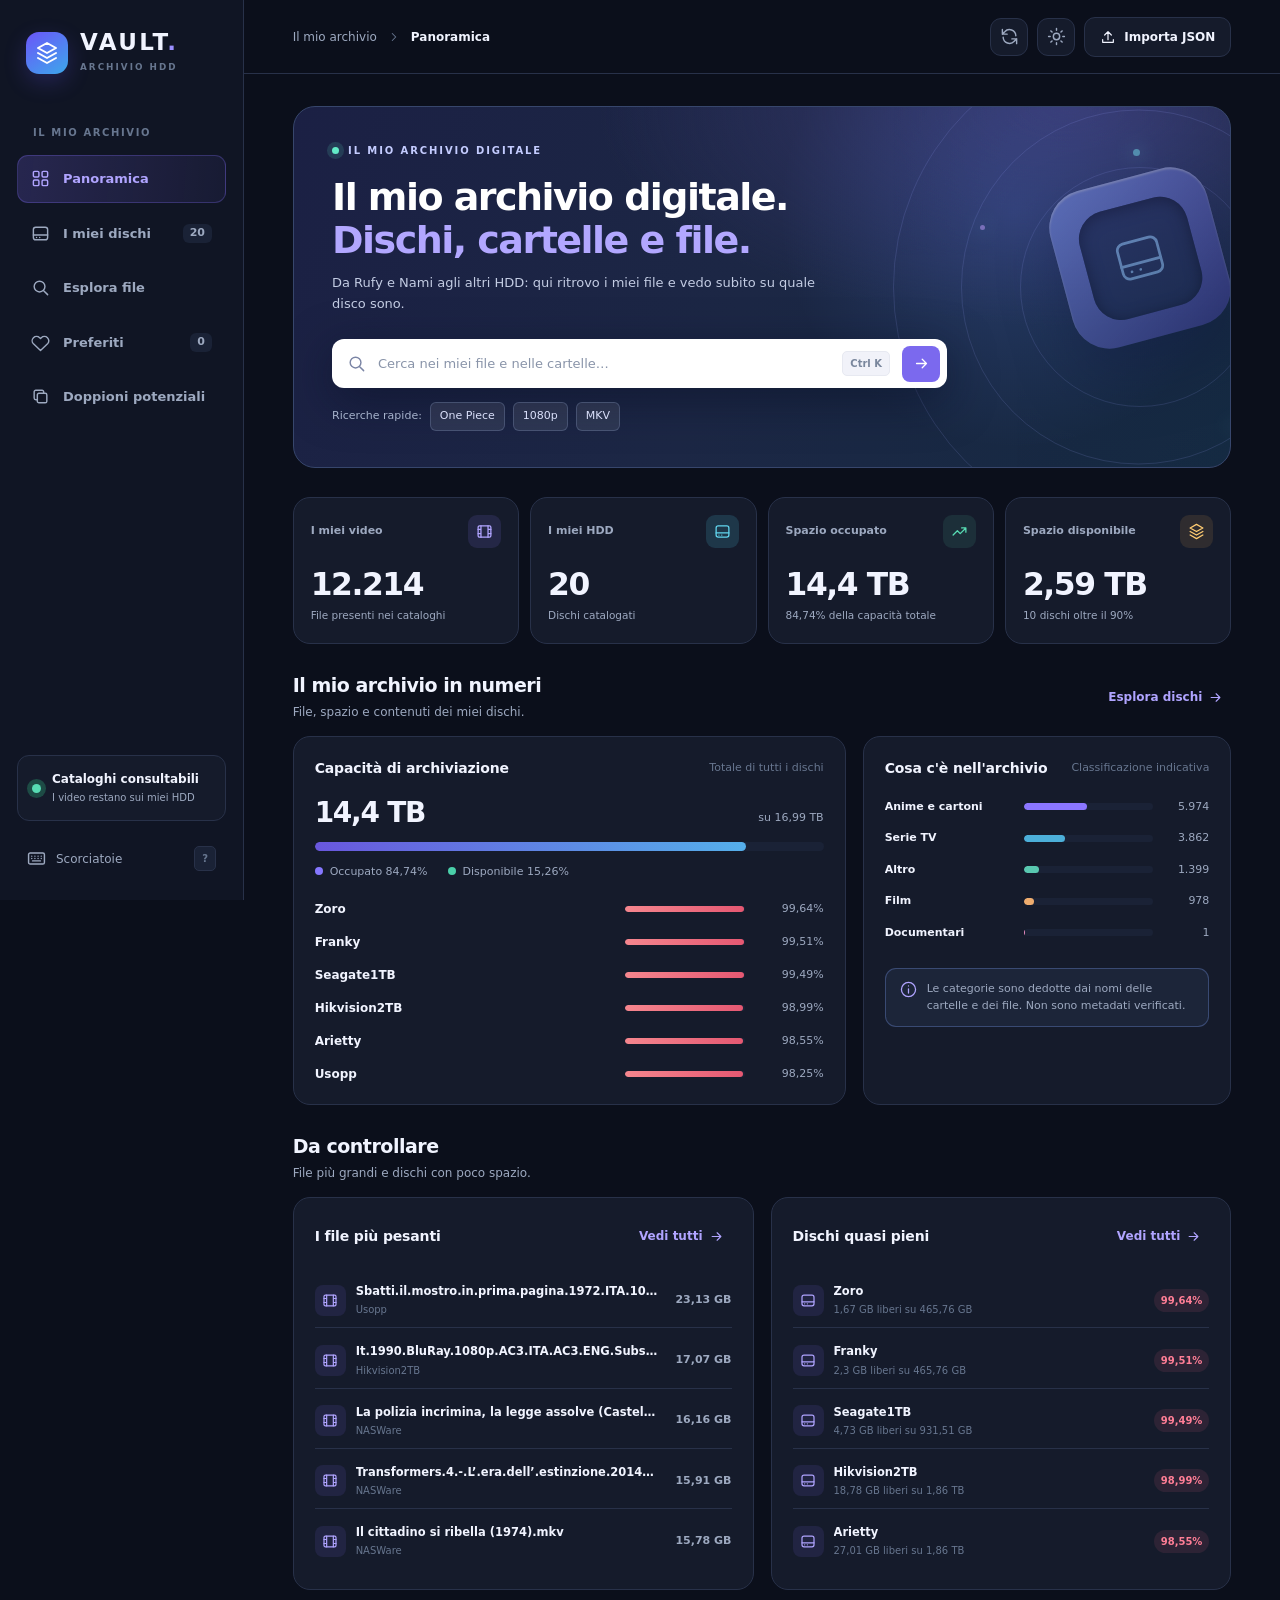
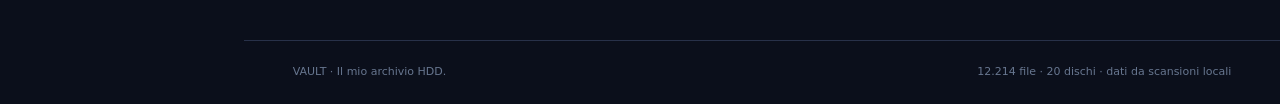
==== commit 1c559b08: "dajeeeeee" ====
--- a/index.html
+++ b/index.html
@@ -101,12 +101,11 @@
   <p class="muted-modal">Preferiti e tema restano salvati in questo browser. I JSON contengono l’elenco dei file, non i video. Se importo nuovi JSON, per renderli permanenti devo aggiornare il repository GitHub (oppure i file del sito locale).</p>
 </dialog>
 <input type="file" id="metaImportInput" accept=".json,application/json" hidden>
-<dialog class="modal meta-dialog" id="metadataDialog" aria-label="Modifica genere e anno">
+<dialog class="modal meta-dialog" id="metadataDialog" aria-label="Modifica anno">
   <div class="modal-head"><div><span class="mini-label">LA MIA COLLEZIONE</span><h2>Modifica scheda</h2></div><button type="button" class="icon-btn" id="metaCancel" aria-label="Chiudi"><svg class="icon"><use href="#ico-x"/></svg></button></div>
   <p class="meta-file-name" id="metaFilename"></p><p class="meta-file-disk" id="metaDisk"></p>
   <input type="hidden" id="metaFileId">
   <label class="meta-label" for="metaYear">Anno di uscita</label><input id="metaYear" type="number" min="1900" max="2026" step="1" placeholder="Es. 1987" class="filter-input meta-year">
-  <div class="meta-label">Genere (puoi sceglierne più di uno)</div><div class="meta-genres" id="metaGenreList"></div>
   <label class="meta-copy-option"><input type="checkbox" id="metaAllCopies"> Applica anche alle copie con nome file identico</label>
   <div class="meta-dialog-actions"><button type="button" class="btn btn-soft" id="metaReset">Ripristina</button><button type="button" class="btn btn-primary" id="metaSave">Salva scheda</button></div>
   <p class="muted-modal">Le modifiche restano in questo browser. Per renderle disponibili anche da altri dispositivi, usa <strong>Esporta schede JSON</strong> e pubblica il file nella cartella <code>data/</code> su GitHub.</p>
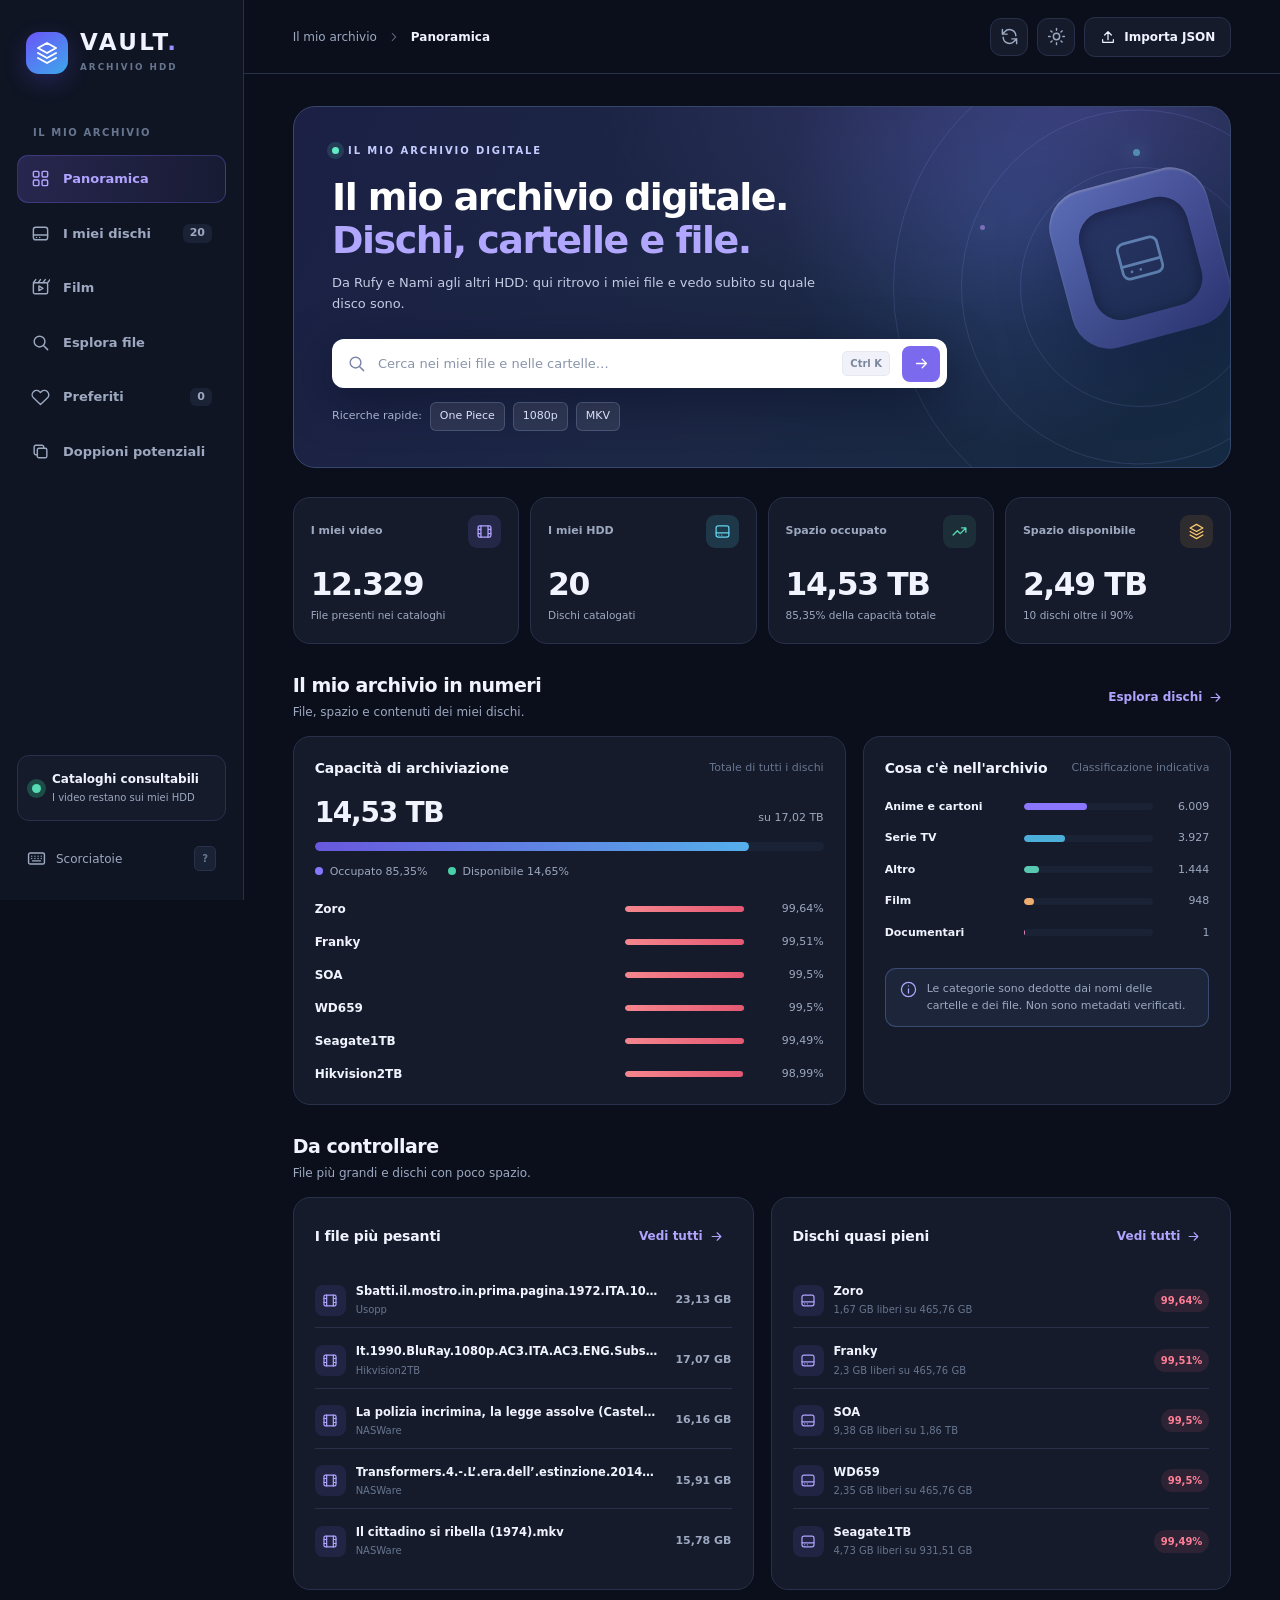
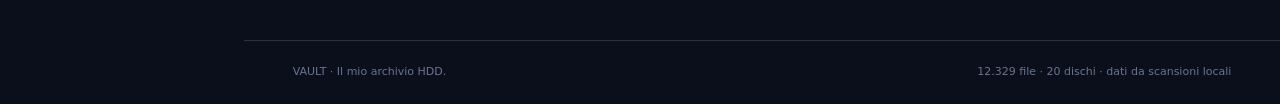
==== commit db0fccda: "Pagina Film con filtri per genere/anno/voto, esclusione extra, script TMDB - Nuova pagina "Film": ch" ====
--- a/index.html
+++ b/index.html
@@ -45,6 +45,7 @@
     <nav class="side-nav" aria-label="Sezioni">
       <button type="button" class="nav-link active" data-nav="overview"><svg class="icon"><use href="#ico-grid"/></svg><span>Panoramica</span></button>
       <button type="button" class="nav-link" data-nav="drives"><svg class="icon"><use href="#ico-drive"/></svg><span>I miei dischi</span><span class="nav-count" id="navDriveCount">—</span></button>
+      <button type="button" class="nav-link" data-nav="film"><svg class="icon"><use href="#ico-movie"/></svg><span>Film</span></button>
       <button type="button" class="nav-link" data-nav="search"><svg class="icon"><use href="#ico-search"/></svg><span>Esplora file</span></button>
       <button type="button" class="nav-link" data-nav="favorites"><svg class="icon"><use href="#ico-heart"/></svg><span>Preferiti</span><span class="nav-count" id="navFavCount">0</span></button>
       <button type="button" class="nav-link" data-nav="duplicates"><svg class="icon"><use href="#ico-copy"/></svg><span>Doppioni potenziali</span></button>
@@ -101,11 +102,12 @@
   <p class="muted-modal">Preferiti e tema restano salvati in questo browser. I JSON contengono l’elenco dei file, non i video. Se importo nuovi JSON, per renderli permanenti devo aggiornare il repository GitHub (oppure i file del sito locale).</p>
 </dialog>
 <input type="file" id="metaImportInput" accept=".json,application/json" hidden>
-<dialog class="modal meta-dialog" id="metadataDialog" aria-label="Modifica anno">
+<dialog class="modal meta-dialog" id="metadataDialog" aria-label="Modifica anno e generi">
   <div class="modal-head"><div><span class="mini-label">LA MIA COLLEZIONE</span><h2>Modifica scheda</h2></div><button type="button" class="icon-btn" id="metaCancel" aria-label="Chiudi"><svg class="icon"><use href="#ico-x"/></svg></button></div>
   <p class="meta-file-name" id="metaFilename"></p><p class="meta-file-disk" id="metaDisk"></p>
   <input type="hidden" id="metaFileId">
   <label class="meta-label" for="metaYear">Anno di uscita</label><input id="metaYear" type="number" min="1900" max="2026" step="1" placeholder="Es. 1987" class="filter-input meta-year">
+  <span class="meta-label">Generi</span><div class="meta-genres" id="metaGenres"></div>
   <label class="meta-copy-option"><input type="checkbox" id="metaAllCopies"> Applica anche alle copie con nome file identico</label>
   <div class="meta-dialog-actions"><button type="button" class="btn btn-soft" id="metaReset">Ripristina</button><button type="button" class="btn btn-primary" id="metaSave">Salva scheda</button></div>
   <p class="muted-modal">Le modifiche restano in questo browser. Per renderle disponibili anche da altri dispositivi, usa <strong>Esporta schede JSON</strong> e pubblica il file nella cartella <code>data/</code> su GitHub.</p>
--- a/styles.css
+++ b/styles.css
@@ -35,3 +35,17 @@
 .meta-copy-option{display:flex;gap:8px;align-items:start;margin:18px 0;color:var(--muted);font-size:11px;line-height:1.6}
 .meta-dialog-actions{display:flex;gap:10px;justify-content:flex-end}
 @media(max-width:520px){.meta-genres{grid-template-columns:repeat(2,minmax(0,1fr))}.metadata-toolbar{align-items:stretch}.metadata-actions{width:100%}.metadata-actions .btn{flex:1}.filter-panel .input-select{min-width:calc(50% - 6px)}}
+/* Pagina Film: filtri per genere, extra, scheda film */
+.genre-chips{display:flex;flex-wrap:wrap;gap:8px;margin:0 0 14px}
+.genre-chip{display:inline-flex;align-items:center;gap:8px;background:var(--panel);border:1px solid var(--line);color:var(--text);border-radius:30px;padding:7px 13px;font-size:12.5px;font-weight:650}
+.genre-chip span{color:var(--muted);font-size:11px;font-weight:600}
+.genre-chip:hover{background:var(--soft-hover)}
+.genre-chip.on{background:#8172ec2b;border-color:var(--accent);color:var(--accent-light)}
+.genre-chip.on span{color:var(--accent-light)}
+.genre-badges{display:flex;flex-wrap:wrap;gap:5px;margin:5px 0 3px}
+.genre-badge{border-radius:30px;padding:2px 8px;font-size:10.5px;font-weight:680;background:#61d5ee1f;color:var(--cyan);border:1px solid #61d5ee40}
+.film-rating{color:var(--yellow)}
+.film-overview{margin:5px 0 3px;color:var(--muted);font-size:12px;line-height:1.45;display:-webkit-box;-webkit-line-clamp:2;-webkit-box-orient:vertical;overflow:hidden}
+.toggle-extra{display:inline-flex;align-items:center;gap:8px;height:40px;padding:0 12px;border:1px solid var(--line);border-radius:10px;background:var(--panel-2);font-size:12px;color:var(--text);white-space:nowrap;cursor:pointer}
+.meta-genres{display:flex;flex-wrap:wrap;gap:6px 14px;margin:4px 0 14px}
+.meta-genre{display:inline-flex;align-items:center;gap:6px;font-size:12.5px;cursor:pointer}
